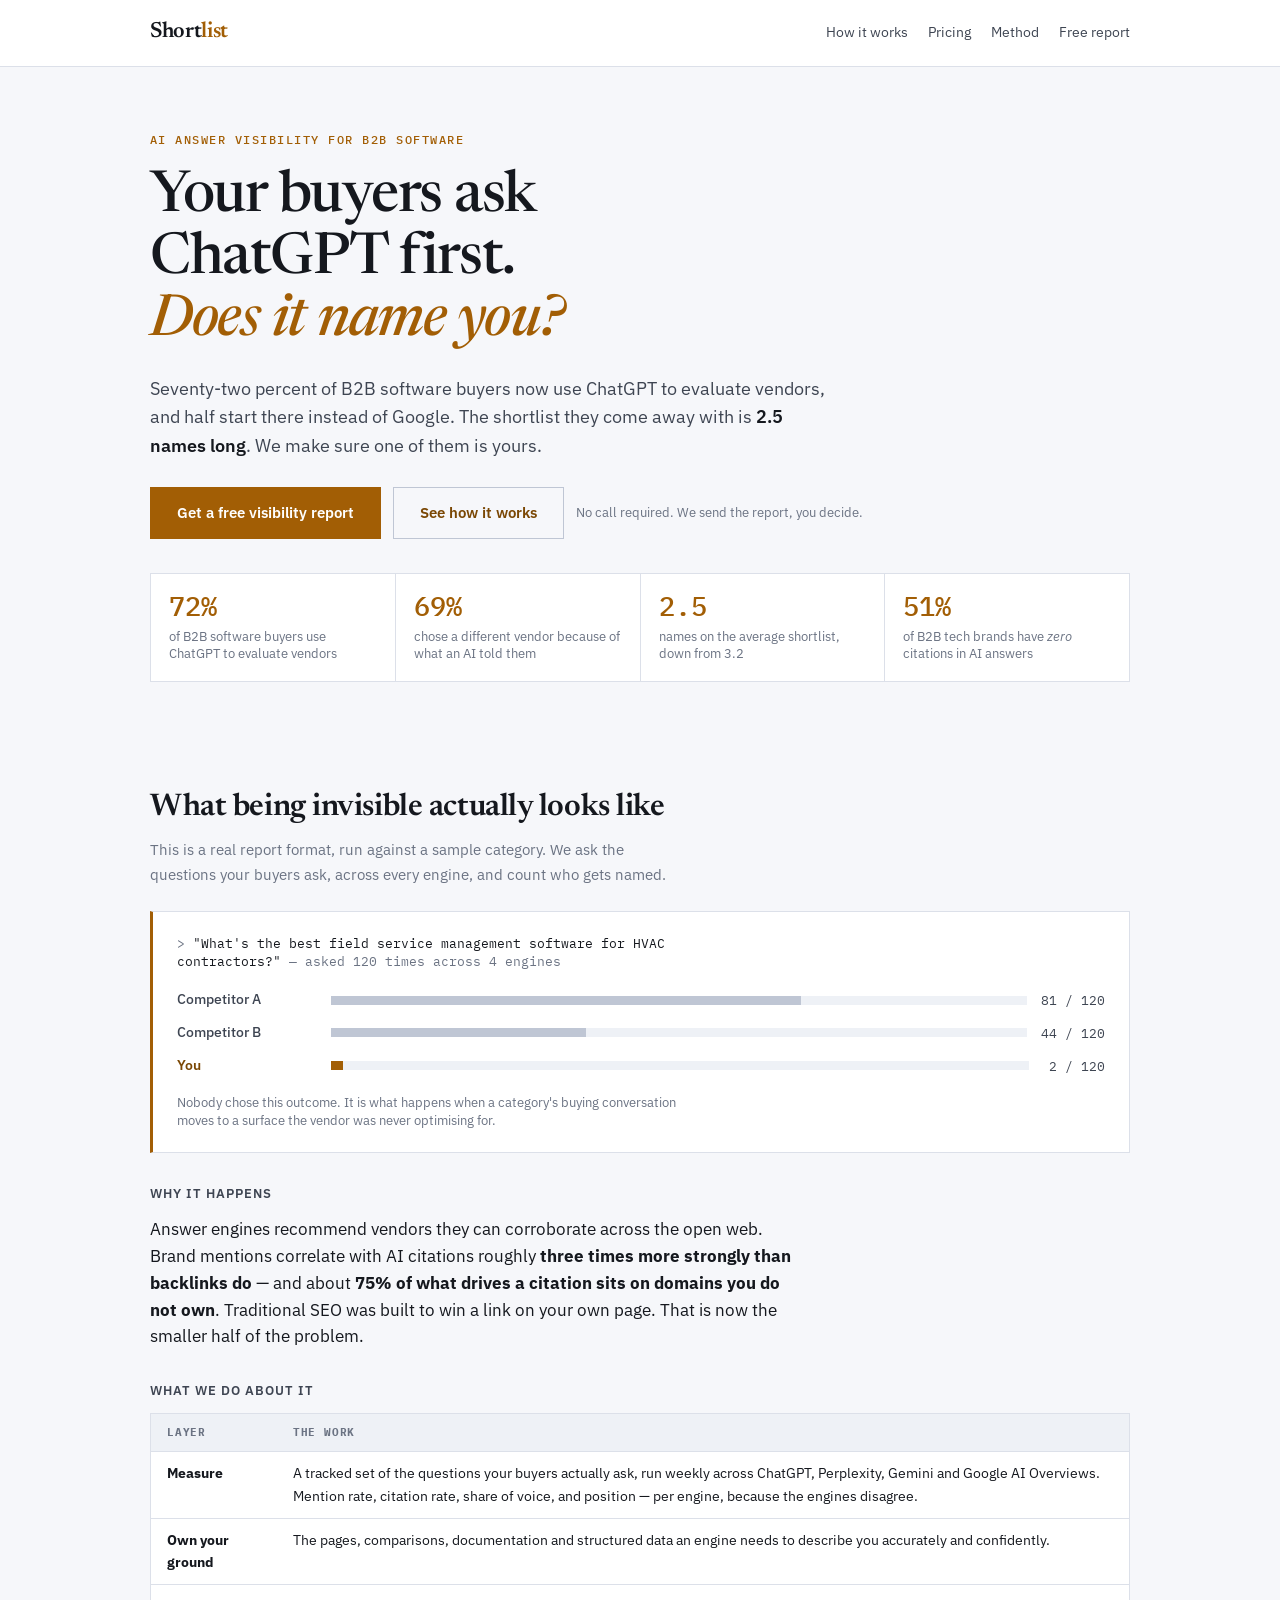
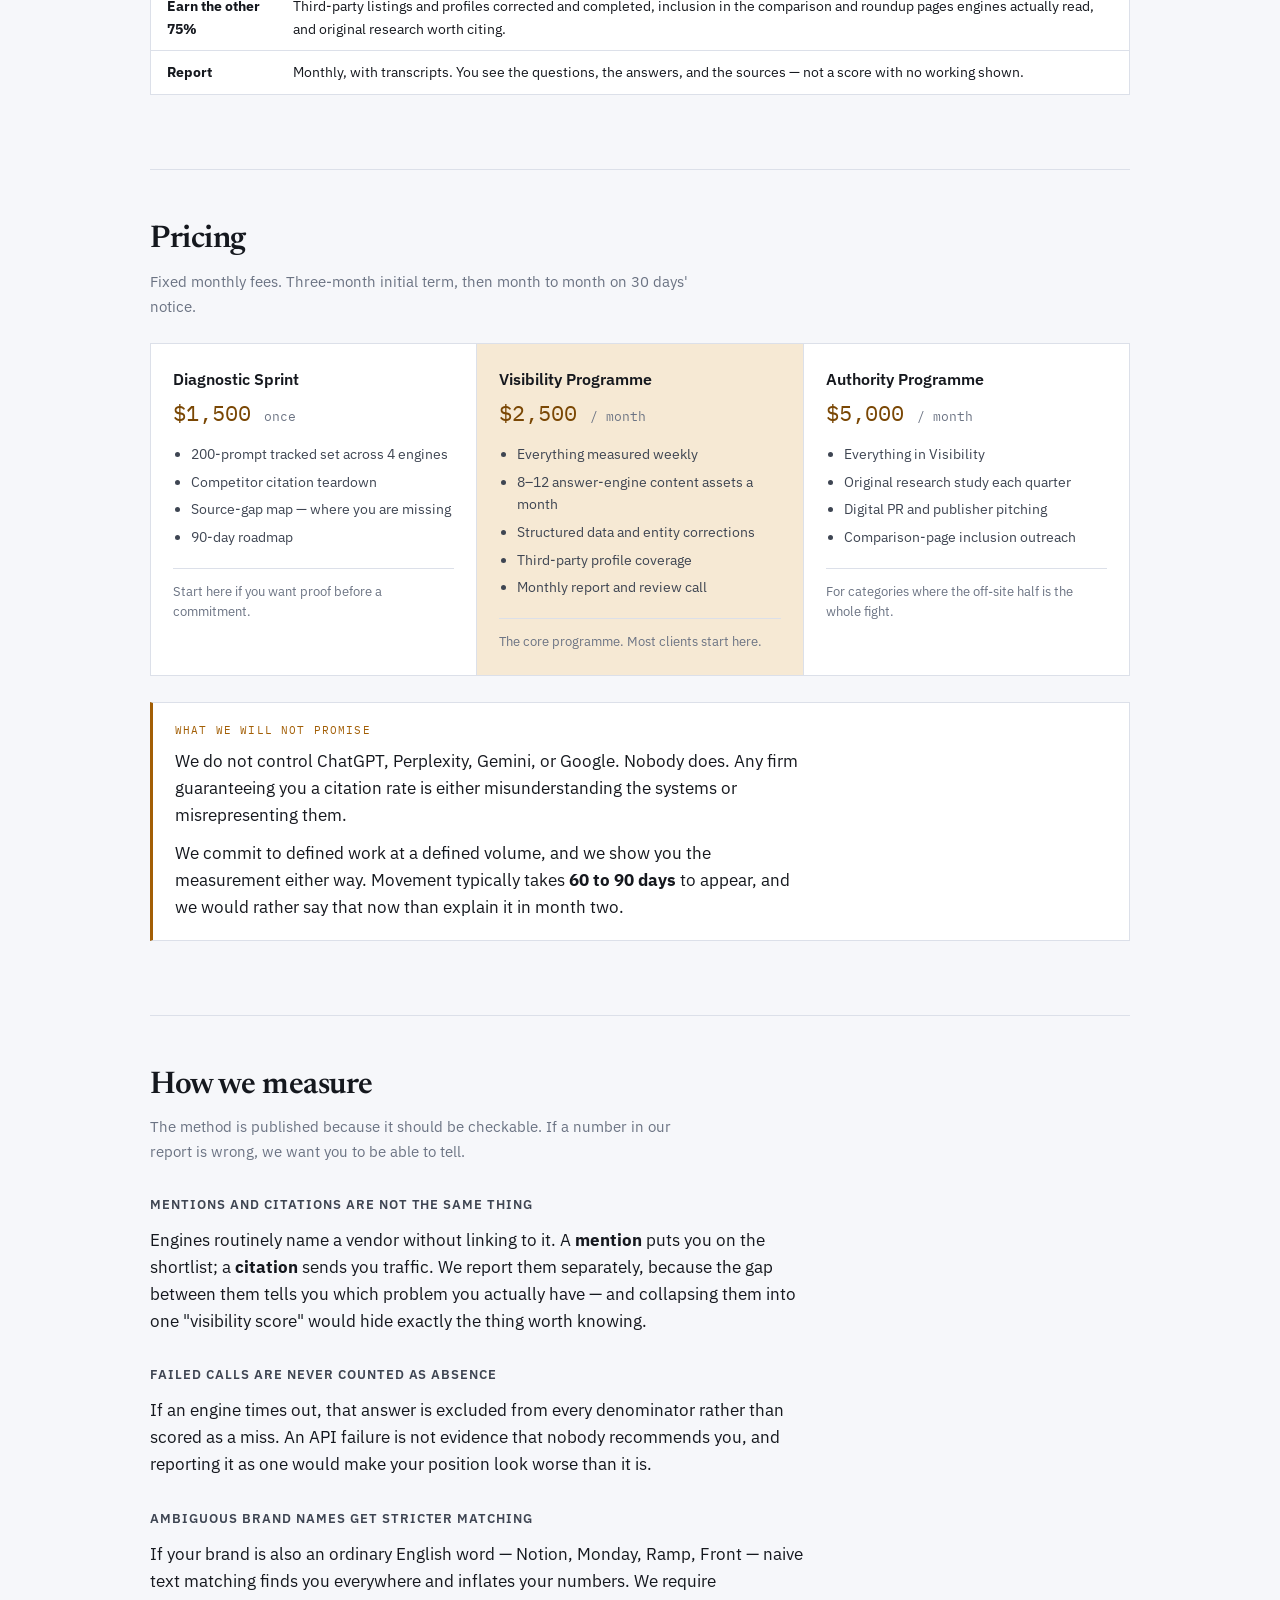
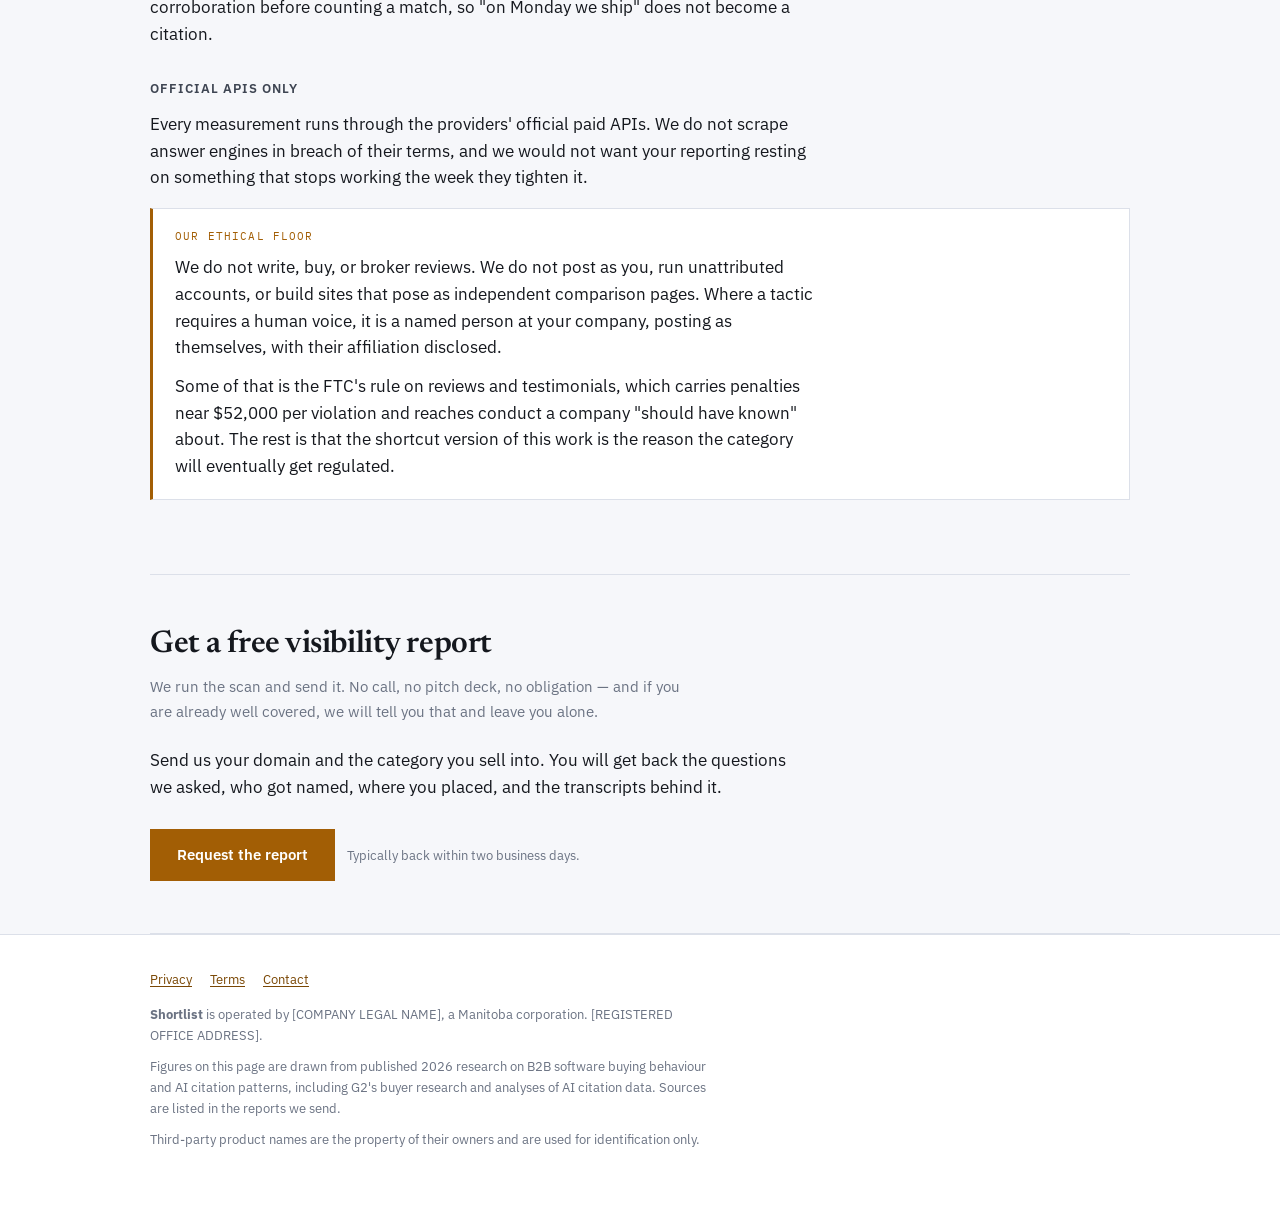
==== site/index.html @ 9ab52b68 "Add marketing site with generated legal pages Static site sharing one stylesheet with the scanner's " ====
<!doctype html>
<html lang="en">
<head>
<meta charset="utf-8">
<meta name="viewport" content="width=device-width, initial-scale=1">
<title>Shortlist — get named when buyers ask AI which tool to use</title>
<meta name="description" content="We make B2B software companies the vendor that ChatGPT, Perplexity, Gemini and Google AI Overviews recommend when a buyer asks for the best tool in the category.">
<meta property="og:title" content="Shortlist">
<meta property="og:description" content="Half of B2B tech brands have zero citations in AI answers. We fix that.">
<meta property="og:type" content="website">
<link rel="preconnect" href="https://fonts.googleapis.com">
<link rel="preconnect" href="https://fonts.gstatic.com" crossorigin>
<link rel="stylesheet" href="https://fonts.googleapis.com/css2?family=Newsreader:ital,opsz,wght@0,6..72,400;0,6..72,500;0,6..72,600;1,6..72,400&family=IBM+Plex+Mono:wght@400;500&family=IBM+Plex+Sans:wght@400;500;600&display=swap">
<link rel="stylesheet" href="styles.css">
</head>
<body>

<header class="site"><div class="wrap"><div class="bar">
  <a class="wordmark" href="/">Short<span>list</span></a>
  <nav>
    <a href="#how">How it works</a>
    <a href="#pricing">Pricing</a>
    <a href="#method">Method</a>
    <a href="#report">Free report</a>
  </nav>
</div></div></header>

<div class="wrap">

<div class="hero">
  <p class="eyebrow">AI answer visibility for B2B software</p>
  <h1>Your buyers ask ChatGPT first. <em>Does it name you?</em></h1>
  <p class="lede">Seventy-two percent of B2B software buyers now use ChatGPT to evaluate vendors, and half start there instead of Google. The shortlist they come away with is <strong>2.5 names long</strong>. We make sure one of them is yours.</p>

  <div class="actions">
    <a class="btn" href="#report">Get a free visibility report</a>
    <a class="btn ghost" href="#how">See how it works</a>
    <p class="fine">No call required. We send the report, you decide.</p>
  </div>

  <div class="stats">
    <div class="stat"><span class="n">72%</span><span class="l">of B2B software buyers use ChatGPT to evaluate vendors</span></div>
    <div class="stat"><span class="n">69%</span><span class="l">chose a different vendor because of what an AI told them</span></div>
    <div class="stat"><span class="n">2.5</span><span class="l">names on the average shortlist, down from 3.2</span></div>
    <div class="stat"><span class="n">51%</span><span class="l">of B2B tech brands have <em>zero</em> citations in AI answers</span></div>
  </div>
</div>

<section id="how">
  <h2>What being invisible actually looks like</h2>
  <p class="dek">This is a real report format, run against a sample category. We ask the questions your buyers ask, across every engine, and count who gets named.</p>

  <div class="sov">
    <p class="sov-q">&gt; <span>"What's the best field service management software for HVAC contractors?"</span> — asked 120 times across 4 engines</p>
    <div class="row"><span class="nm">Competitor A</span><span class="track"><span class="fill" style="width:67.5%"></span></span><span class="val">81 / 120</span></div>
    <div class="row"><span class="nm">Competitor B</span><span class="track"><span class="fill" style="width:36.7%"></span></span><span class="val">44 / 120</span></div>
    <div class="row"><span class="nm you">You</span><span class="track"><span class="fill you" style="width:1.7%"></span></span><span class="val">2 / 120</span></div>
    <p class="cap">Nobody chose this outcome. It is what happens when a category's buying conversation moves to a surface the vendor was never optimising for.</p>
  </div>

  <h3>Why it happens</h3>
  <p>Answer engines recommend vendors they can corroborate across the open web. Brand mentions correlate with AI citations roughly <strong>three times more strongly than backlinks do</strong> — and about <strong>75% of what drives a citation sits on domains you do not own</strong>. Traditional SEO was built to win a link on your own page. That is now the smaller half of the problem.</p>

  <h3>What we do about it</h3>
  <div class="scroll"><table>
    <thead><tr><th>Layer</th><th>The work</th></tr></thead>
    <tbody>
      <tr><td><strong>Measure</strong></td><td>A tracked set of the questions your buyers actually ask, run weekly across ChatGPT, Perplexity, Gemini and Google AI Overviews. Mention rate, citation rate, share of voice, and position — per engine, because the engines disagree.</td></tr>
      <tr><td><strong>Own your ground</strong></td><td>The pages, comparisons, documentation and structured data an engine needs to describe you accurately and confidently.</td></tr>
      <tr><td><strong>Earn the other 75%</strong></td><td>Third-party listings and profiles corrected and completed, inclusion in the comparison and roundup pages engines actually read, and original research worth citing.</td></tr>
      <tr><td><strong>Report</strong></td><td>Monthly, with transcripts. You see the questions, the answers, and the sources — not a score with no working shown.</td></tr>
    </tbody>
  </table></div>
</section>

<section id="pricing">
  <h2>Pricing</h2>
  <p class="dek">Fixed monthly fees. Three-month initial term, then month to month on 30 days' notice.</p>

  <div class="tiers">
    <div class="tier">
      <h4>Diagnostic Sprint</h4>
      <p class="price">$1,500 <small>once</small></p>
      <ul>
        <li>200-prompt tracked set across 4 engines</li>
        <li>Competitor citation teardown</li>
        <li>Source-gap map — where you are missing</li>
        <li>90-day roadmap</li>
      </ul>
      <p class="who">Start here if you want proof before a commitment.</p>
    </div>
    <div class="tier feature">
      <h4>Visibility Programme</h4>
      <p class="price">$2,500 <small>/ month</small></p>
      <ul>
        <li>Everything measured weekly</li>
        <li>8–12 answer-engine content assets a month</li>
        <li>Structured data and entity corrections</li>
        <li>Third-party profile coverage</li>
        <li>Monthly report and review call</li>
      </ul>
      <p class="who">The core programme. Most clients start here.</p>
    </div>
    <div class="tier">
      <h4>Authority Programme</h4>
      <p class="price">$5,000 <small>/ month</small></p>
      <ul>
        <li>Everything in Visibility</li>
        <li>Original research study each quarter</li>
        <li>Digital PR and publisher pitching</li>
        <li>Comparison-page inclusion outreach</li>
      </ul>
      <p class="who">For categories where the off-site half is the whole fight.</p>
    </div>
  </div>

  <div class="note" style="margin-top:26px">
    <span class="tag">What we will not promise</span>
    <p>We do not control ChatGPT, Perplexity, Gemini, or Google. Nobody does. Any firm guaranteeing you a citation rate is either misunderstanding the systems or misrepresenting them.</p>
    <p>We commit to defined work at a defined volume, and we show you the measurement either way. Movement typically takes <strong>60 to 90 days</strong> to appear, and we would rather say that now than explain it in month two.</p>
  </div>
</section>

<section id="method">
  <h2>How we measure</h2>
  <p class="dek">The method is published because it should be checkable. If a number in our report is wrong, we want you to be able to tell.</p>

  <h3>Mentions and citations are not the same thing</h3>
  <p>Engines routinely name a vendor without linking to it. A <strong>mention</strong> puts you on the shortlist; a <strong>citation</strong> sends you traffic. We report them separately, because the gap between them tells you which problem you actually have — and collapsing them into one "visibility score" would hide exactly the thing worth knowing.</p>

  <h3>Failed calls are never counted as absence</h3>
  <p>If an engine times out, that answer is excluded from every denominator rather than scored as a miss. An API failure is not evidence that nobody recommends you, and reporting it as one would make your position look worse than it is.</p>

  <h3>Ambiguous brand names get stricter matching</h3>
  <p>If your brand is also an ordinary English word — Notion, Monday, Ramp, Front — naive text matching finds you everywhere and inflates your numbers. We require corroboration before counting a match, so "on Monday we ship" does not become a citation.</p>

  <h3>Official APIs only</h3>
  <p>Every measurement runs through the providers' official paid APIs. We do not scrape answer engines in breach of their terms, and we would not want your reporting resting on something that stops working the week they tighten it.</p>

  <div class="note">
    <span class="tag">Our ethical floor</span>
    <p>We do not write, buy, or broker reviews. We do not post as you, run unattributed accounts, or build sites that pose as independent comparison pages. Where a tactic requires a human voice, it is a named person at your company, posting as themselves, with their affiliation disclosed.</p>
    <p>Some of that is the FTC's rule on reviews and testimonials, which carries penalties near $52,000 per violation and reaches conduct a company "should have known" about. The rest is that the shortcut version of this work is the reason the category will eventually get regulated.</p>
  </div>
</section>

<section id="report">
  <h2>Get a free visibility report</h2>
  <p class="dek">We run the scan and send it. No call, no pitch deck, no obligation — and if you are already well covered, we will tell you that and leave you alone.</p>
  <p>Send us your domain and the category you sell into. You will get back the questions we asked, who got named, where you placed, and the transcripts behind it.</p>
  <div class="actions">
    <a class="btn" href="mailto:hello@example.com?subject=Free%20visibility%20report&amp;body=Company%20domain%3A%20%0ACategory%20we%20sell%20into%3A%20%0AThree%20competitors%20we%20care%20about%3A%20%0A">Request the report</a>
    <p class="fine">Typically back within two business days.</p>
  </div>
</section>

</div>

<footer class="site"><div class="wrap">
  <nav>
    <a href="/privacy.html">Privacy</a>
    <a href="/terms.html">Terms</a>
    <a href="mailto:hello@example.com">Contact</a>
  </nav>
  <p><strong>Shortlist</strong> is operated by [COMPANY LEGAL NAME], a Manitoba corporation. [REGISTERED OFFICE ADDRESS].</p>
  <p>Figures on this page are drawn from published 2026 research on B2B software buying behaviour and AI citation patterns, including G2's buyer research and analyses of AI citation data. Sources are listed in the reports we send.</p>
  <p>Third-party product names are the property of their owners and are used for identification only.</p>
</div></footer>

</body>
</html>
---- site/styles.css ----
/* Shortlist — site styles.
   One stylesheet shared by every page so the site, the client report, and the
   plan document read as one system. */
:root{
  --paper:#F6F7FA;--surface:#FFF;--surface-2:#EEF1F6;
  --ink:#15181E;--ink-mid:#3E4552;--ink-soft:#6B7383;
  --rule:#DCE0E9;--rule-strong:#BFC6D4;
  --signal:#A25E05;--signal-ink:#7A4704;--signal-wash:#F6E9D4;
  --good:#1D6B4C;--crit:#9E2A2E;
}
@media (prefers-color-scheme:dark){:root{
  --paper:#0E1116;--surface:#161A21;--surface-2:#1D222B;
  --ink:#E9EBF0;--ink-mid:#B6BCC9;--ink-soft:#8A92A1;
  --rule:#262C36;--rule-strong:#39414E;
  --signal:#E5A144;--signal-ink:#F0BE7C;--signal-wash:#2E2413;
  --good:#5CBF92;--crit:#E0797C;
}}
*{box-sizing:border-box}
body{margin:0;background:var(--paper);color:var(--ink);
  font-family:"IBM Plex Sans",system-ui,-apple-system,"Segoe UI",sans-serif;
  font-size:16.5px;line-height:1.62;-webkit-font-smoothing:antialiased}
.wrap{max-width:1060px;margin:0 auto;padding:0 clamp(18px,4vw,40px)}
.narrow{max-width:720px}
a{color:var(--signal-ink);text-decoration:underline;text-underline-offset:2px}
:focus-visible{outline:2px solid var(--signal);outline-offset:2px}

header.site{border-bottom:1px solid var(--rule);background:var(--surface);position:sticky;top:0;z-index:10}
.bar{display:flex;align-items:center;gap:22px;padding:15px 0}
.wordmark{font-family:"Newsreader",Georgia,serif;font-size:22px;font-weight:600;
  letter-spacing:-.015em;margin:0;text-decoration:none;color:var(--ink)}
.wordmark span{color:var(--signal)}
.bar nav{margin-left:auto;display:flex;gap:20px;font-size:14px}
.bar nav a{color:var(--ink-mid);text-decoration:none}
.bar nav a:hover{color:var(--signal-ink)}

h1{font-family:"Newsreader",Georgia,serif;font-weight:500;
  font-size:clamp(2.1rem,5.2vw,3.6rem);line-height:1.07;letter-spacing:-.022em;
  margin:0 0 22px;max-width:18ch;text-wrap:balance}
h1 em{font-style:italic;color:var(--signal)}
h2{font-family:"Newsreader",Georgia,serif;font-weight:600;
  font-size:clamp(1.45rem,3vw,1.95rem);line-height:1.18;letter-spacing:-.014em;
  margin:0 0 10px;text-wrap:balance}
h3{font-size:.82rem;font-weight:600;letter-spacing:.075em;text-transform:uppercase;
  color:var(--ink-mid);margin:30px 0 12px}
p{max-width:66ch;margin:0 0 17px}
.eyebrow{font-family:"IBM Plex Mono",monospace;font-size:11.5px;font-weight:500;
  letter-spacing:.13em;text-transform:uppercase;color:var(--signal);margin:0 0 18px}
.lede{font-size:1.13rem;line-height:1.56;color:var(--ink-mid);max-width:62ch}
.lede strong{color:var(--ink);font-weight:600}
.dek{color:var(--ink-soft);font-size:.96rem;margin:0 0 24px;max-width:60ch}

section{padding:52px 0;border-bottom:1px solid var(--rule)}
.hero{padding:64px 0 56px}

.btn{display:inline-block;background:var(--signal);color:#fff;text-decoration:none;
  font-weight:600;font-size:15px;padding:13px 26px;border:1px solid var(--signal)}
.btn:hover{background:var(--signal-ink);border-color:var(--signal-ink)}
.btn.ghost{background:transparent;color:var(--signal-ink);border-color:var(--rule-strong)}
.btn.ghost:hover{background:var(--surface-2);color:var(--signal-ink)}
.actions{display:flex;flex-wrap:wrap;gap:12px;margin-top:28px;align-items:center}
.actions .fine{font-size:13px;color:var(--ink-soft);margin:0}

.stats{display:grid;grid-template-columns:repeat(auto-fit,minmax(158px,1fr));gap:1px;
  background:var(--rule);border:1px solid var(--rule);margin:34px 0 0}
.stat{background:var(--surface);padding:18px}
.stat .n{font-family:"IBM Plex Mono",monospace;font-size:1.7rem;font-weight:500;
  color:var(--signal);line-height:1.05;font-variant-numeric:tabular-nums;display:block}
.stat .l{font-size:12.5px;color:var(--ink-soft);margin-top:7px;display:block;line-height:1.42}

.sov{margin:0;padding:22px 24px;background:var(--surface);border:1px solid var(--rule);
  border-left:3px solid var(--signal)}
.sov-q{font-family:"IBM Plex Mono",monospace;font-size:12.5px;color:var(--ink-soft);
  margin:0 0 18px;line-height:1.5}
.sov-q span{color:var(--ink)}
.row{display:grid;grid-template-columns:minmax(88px,140px) 1fr minmax(62px,auto);
  align-items:center;gap:14px;margin-bottom:11px}
.row:last-child{margin-bottom:0}
.nm{font-size:13.5px;color:var(--ink-mid);font-weight:500}
.nm.you{color:var(--signal-ink);font-weight:600}
.track{height:9px;background:var(--surface-2);position:relative;overflow:hidden}
.fill{position:absolute;inset:0 auto 0 0;background:var(--rule-strong)}
.fill.you{background:var(--signal)}
.val{font-family:"IBM Plex Mono",monospace;font-size:12.5px;
  font-variant-numeric:tabular-nums;color:var(--ink-mid);text-align:right}
.cap{margin:16px 0 0;font-size:12.5px;color:var(--ink-soft);line-height:1.5}

.tiers{display:grid;gap:1px;background:var(--rule);border:1px solid var(--rule)}
@media(min-width:820px){.tiers{grid-template-columns:repeat(3,1fr)}}
.tier{background:var(--surface);padding:22px 22px 24px;display:flex;flex-direction:column}
.tier.feature{background:var(--signal-wash)}
.tier h4{margin:0 0 4px;font-size:1.02rem;font-weight:600}
.tier .price{font-family:"IBM Plex Mono",monospace;font-size:1.35rem;color:var(--signal-ink);
  margin:0 0 12px;font-variant-numeric:tabular-nums}
.tier .price small{font-size:.62em;color:var(--ink-soft)}
.tier ul{margin:0;padding-left:18px;font-size:14px;color:var(--ink-mid);line-height:1.62}
.tier li{margin-bottom:5px}
.tier .who{font-size:12.5px;color:var(--ink-soft);margin:14px 0 0;padding-top:12px;
  border-top:1px solid var(--rule)}

.scroll{overflow-x:auto;border:1px solid var(--rule);background:var(--surface);margin:0 0 22px}
table{border-collapse:collapse;width:100%;min-width:520px;font-size:14px}
th,td{padding:10px 16px;text-align:left;border-bottom:1px solid var(--rule);vertical-align:top}
thead th{font-family:"IBM Plex Mono",monospace;font-size:10.5px;letter-spacing:.075em;
  text-transform:uppercase;color:var(--ink-soft);background:var(--surface-2);white-space:nowrap}
tbody tr:last-child td{border-bottom:0}

.note{background:var(--surface);border:1px solid var(--rule);border-left:3px solid var(--signal);
  padding:19px 22px;margin:0 0 22px}
.note p{margin:0;max-width:64ch}.note p+p{margin-top:12px}
.note .tag{font-family:"IBM Plex Mono",monospace;font-size:10.5px;letter-spacing:.11em;
  text-transform:uppercase;color:var(--signal);display:block;margin-bottom:9px}

footer.site{background:var(--surface);border-top:1px solid var(--rule);padding:34px 0 46px}
footer.site p{font-size:13px;color:var(--ink-soft);max-width:70ch;margin:0 0 10px}
footer.site nav{display:flex;gap:18px;font-size:13px;margin-bottom:14px;flex-wrap:wrap}

.doc h2{margin-top:34px}
.doc ul,.doc ol{max-width:66ch}
.doc blockquote{border-left:3px solid var(--signal);background:var(--surface);
  margin:0 0 20px;padding:16px 20px;color:var(--ink-mid)}
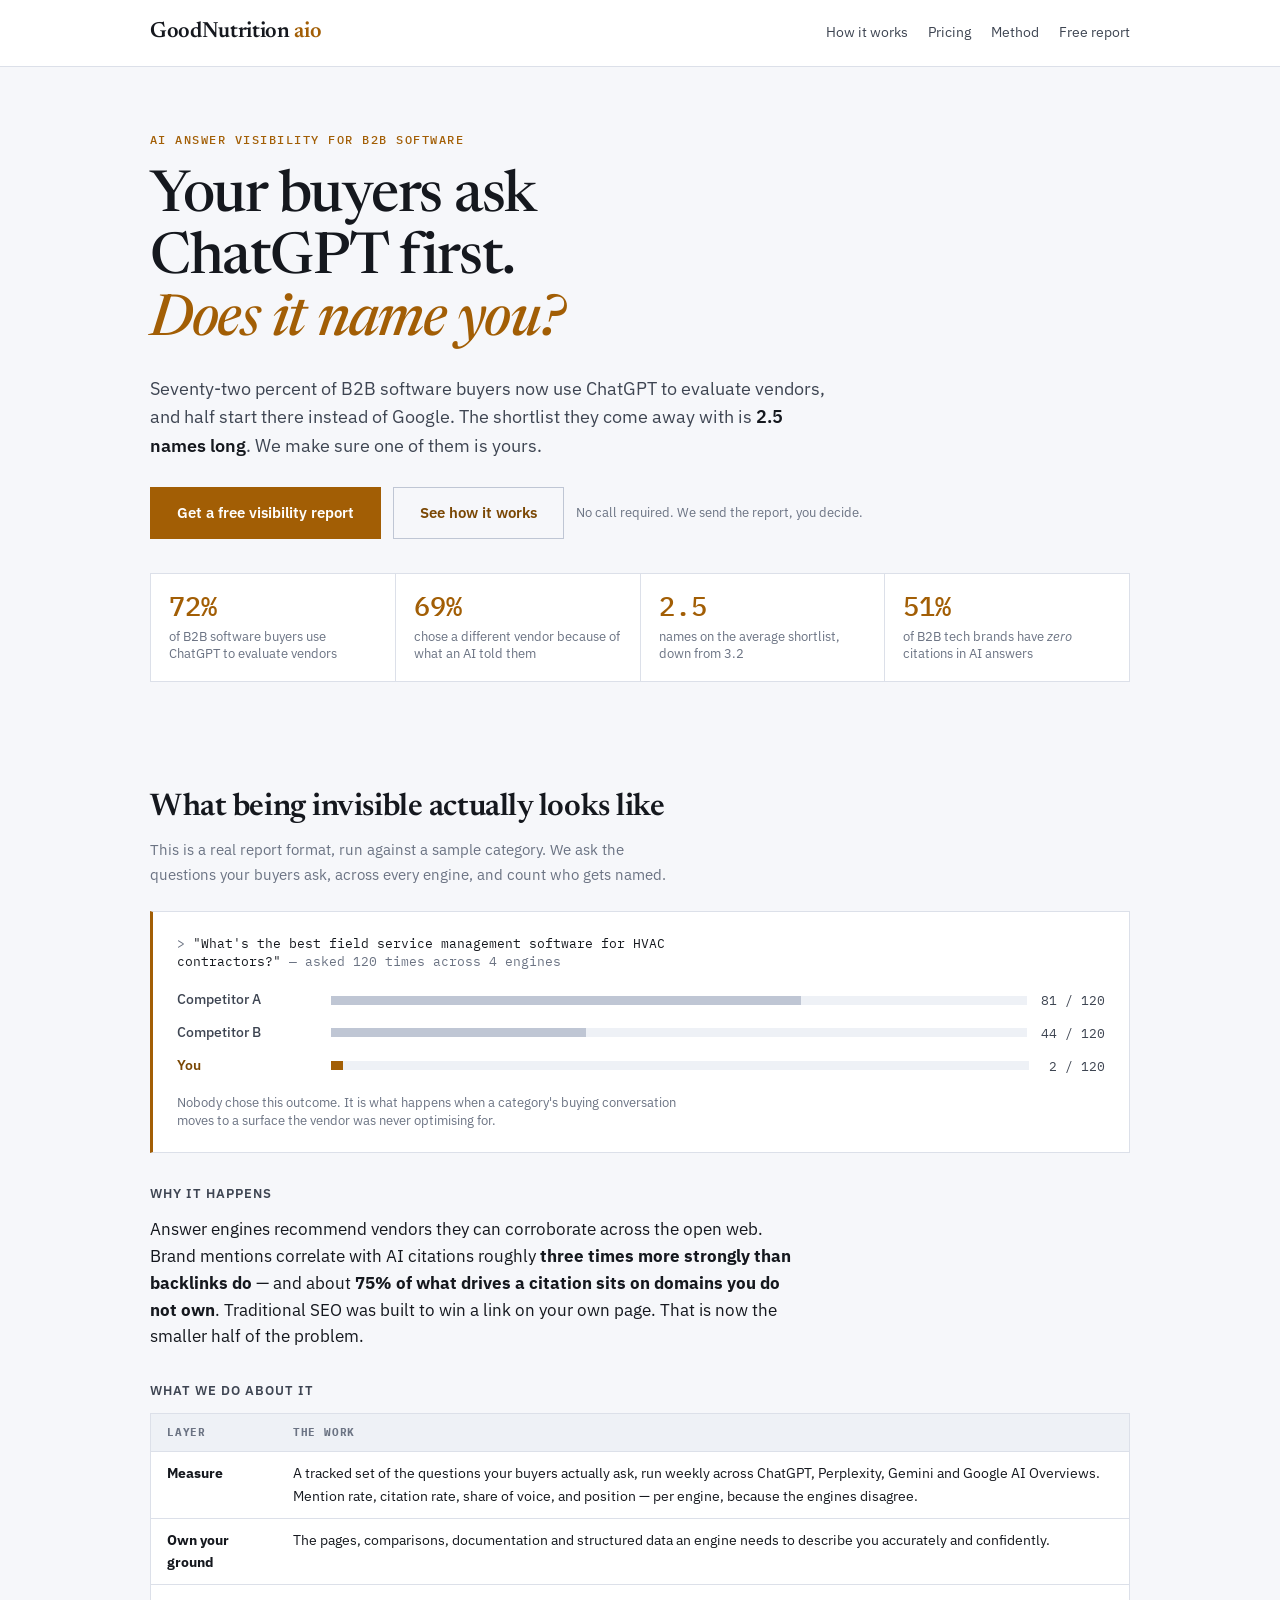
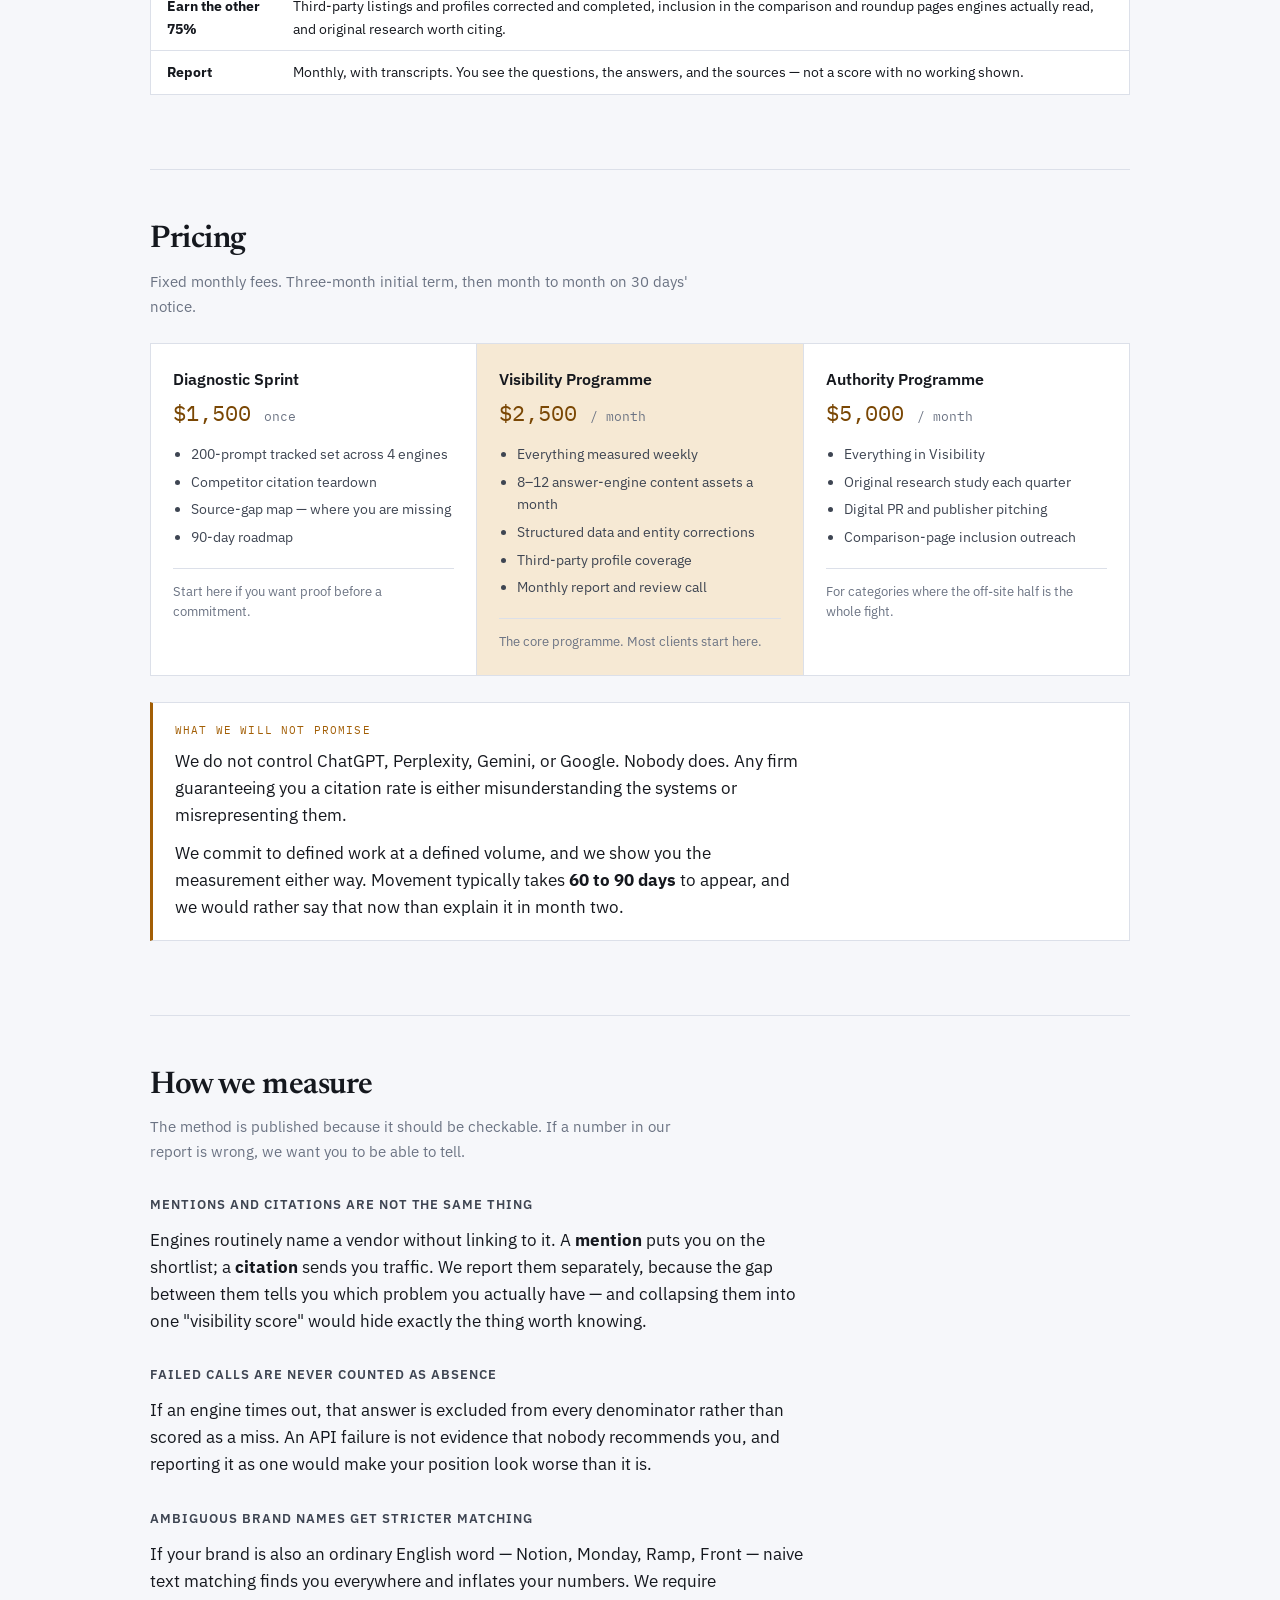
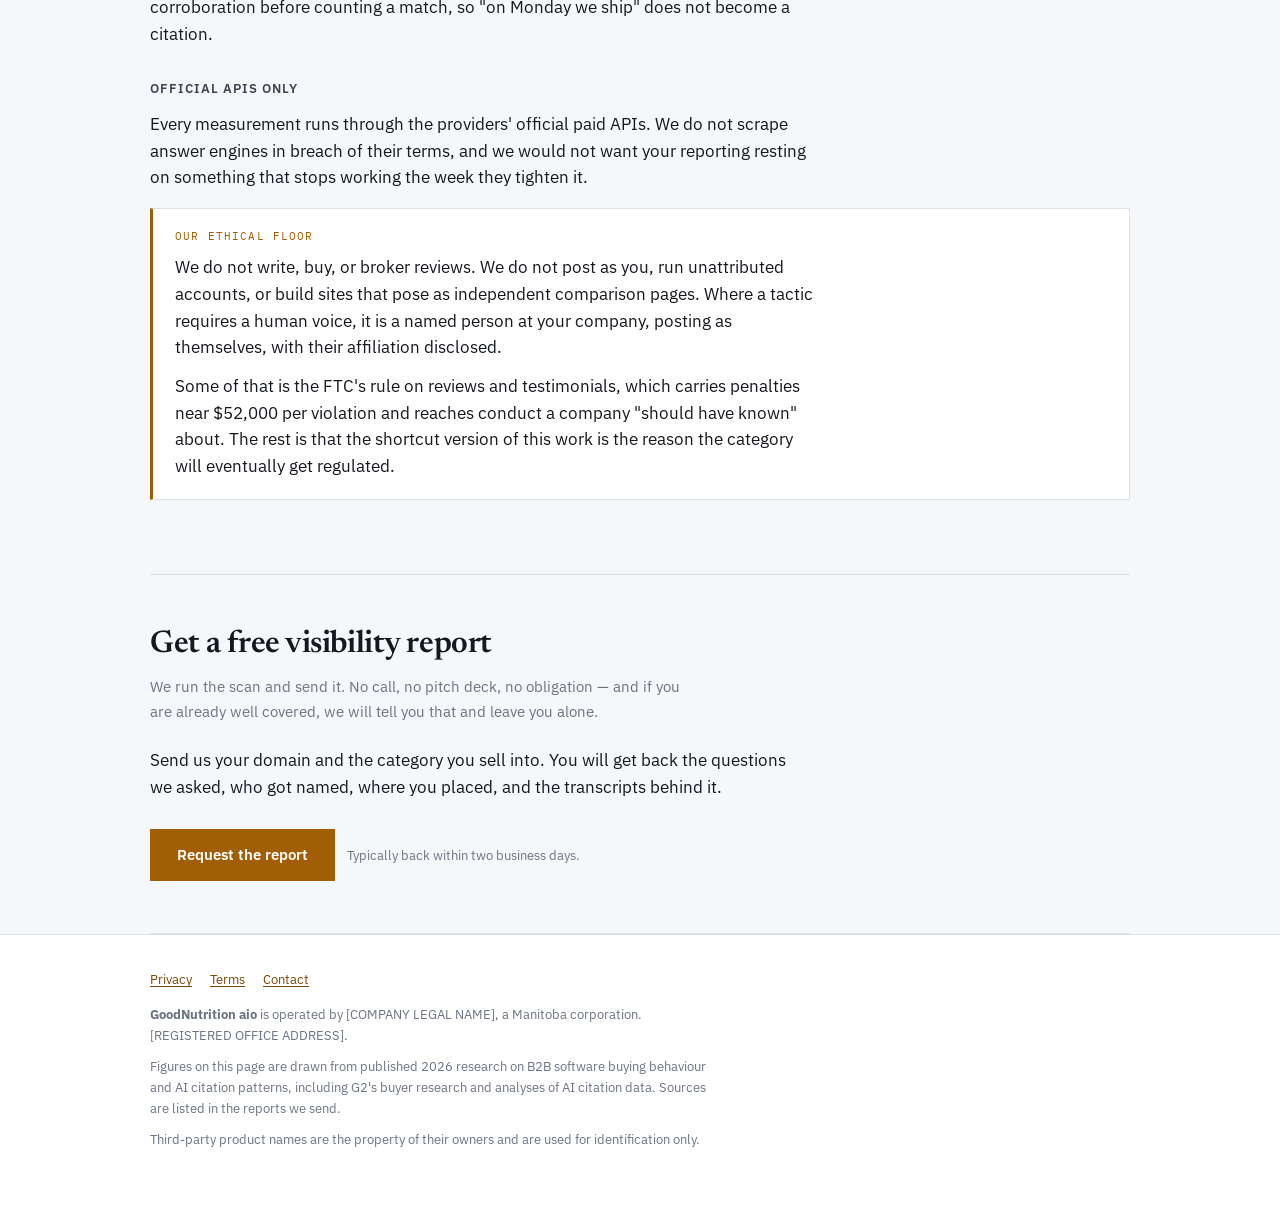
==== commit 2538ee1b: "Rename to GoodNutrition aio, and keep the brand out of cold inboxes Trading name is now GoodNutritio" ====
--- a/site/index.html
+++ b/site/index.html
@@ -3,9 +3,9 @@
 <head>
 <meta charset="utf-8">
 <meta name="viewport" content="width=device-width, initial-scale=1">
-<title>Shortlist — get named when buyers ask AI which tool to use</title>
+<title>GoodNutrition aio — get named when buyers ask AI which tool to use</title>
 <meta name="description" content="We make B2B software companies the vendor that ChatGPT, Perplexity, Gemini and Google AI Overviews recommend when a buyer asks for the best tool in the category.">
-<meta property="og:title" content="Shortlist">
+<meta property="og:title" content="GoodNutrition aio">
 <meta property="og:description" content="Half of B2B tech brands have zero citations in AI answers. We fix that.">
 <meta property="og:type" content="website">
 <link rel="preconnect" href="https://fonts.googleapis.com">
@@ -16,7 +16,7 @@
 <body>
 
 <header class="site"><div class="wrap"><div class="bar">
-  <a class="wordmark" href="/">Short<span>list</span></a>
+  <a class="wordmark" href="/">GoodNutrition <span>aio</span></a>
   <nav>
     <a href="#how">How it works</a>
     <a href="#pricing">Pricing</a>
@@ -162,7 +162,7 @@
     <a href="/terms.html">Terms</a>
     <a href="mailto:hello@example.com">Contact</a>
   </nav>
-  <p><strong>Shortlist</strong> is operated by [COMPANY LEGAL NAME], a Manitoba corporation. [REGISTERED OFFICE ADDRESS].</p>
+  <p><strong>GoodNutrition aio</strong> is operated by [COMPANY LEGAL NAME], a Manitoba corporation. [REGISTERED OFFICE ADDRESS].</p>
   <p>Figures on this page are drawn from published 2026 research on B2B software buying behaviour and AI citation patterns, including G2's buyer research and analyses of AI citation data. Sources are listed in the reports we send.</p>
   <p>Third-party product names are the property of their owners and are used for identification only.</p>
 </div></footer>
--- a/site/styles.css
+++ b/site/styles.css
@@ -1,4 +1,4 @@
-/* Shortlist — site styles.
+/* GoodNutrition aio — site styles.
    One stylesheet shared by every page so the site, the client report, and the
    plan document read as one system. */
 :root{
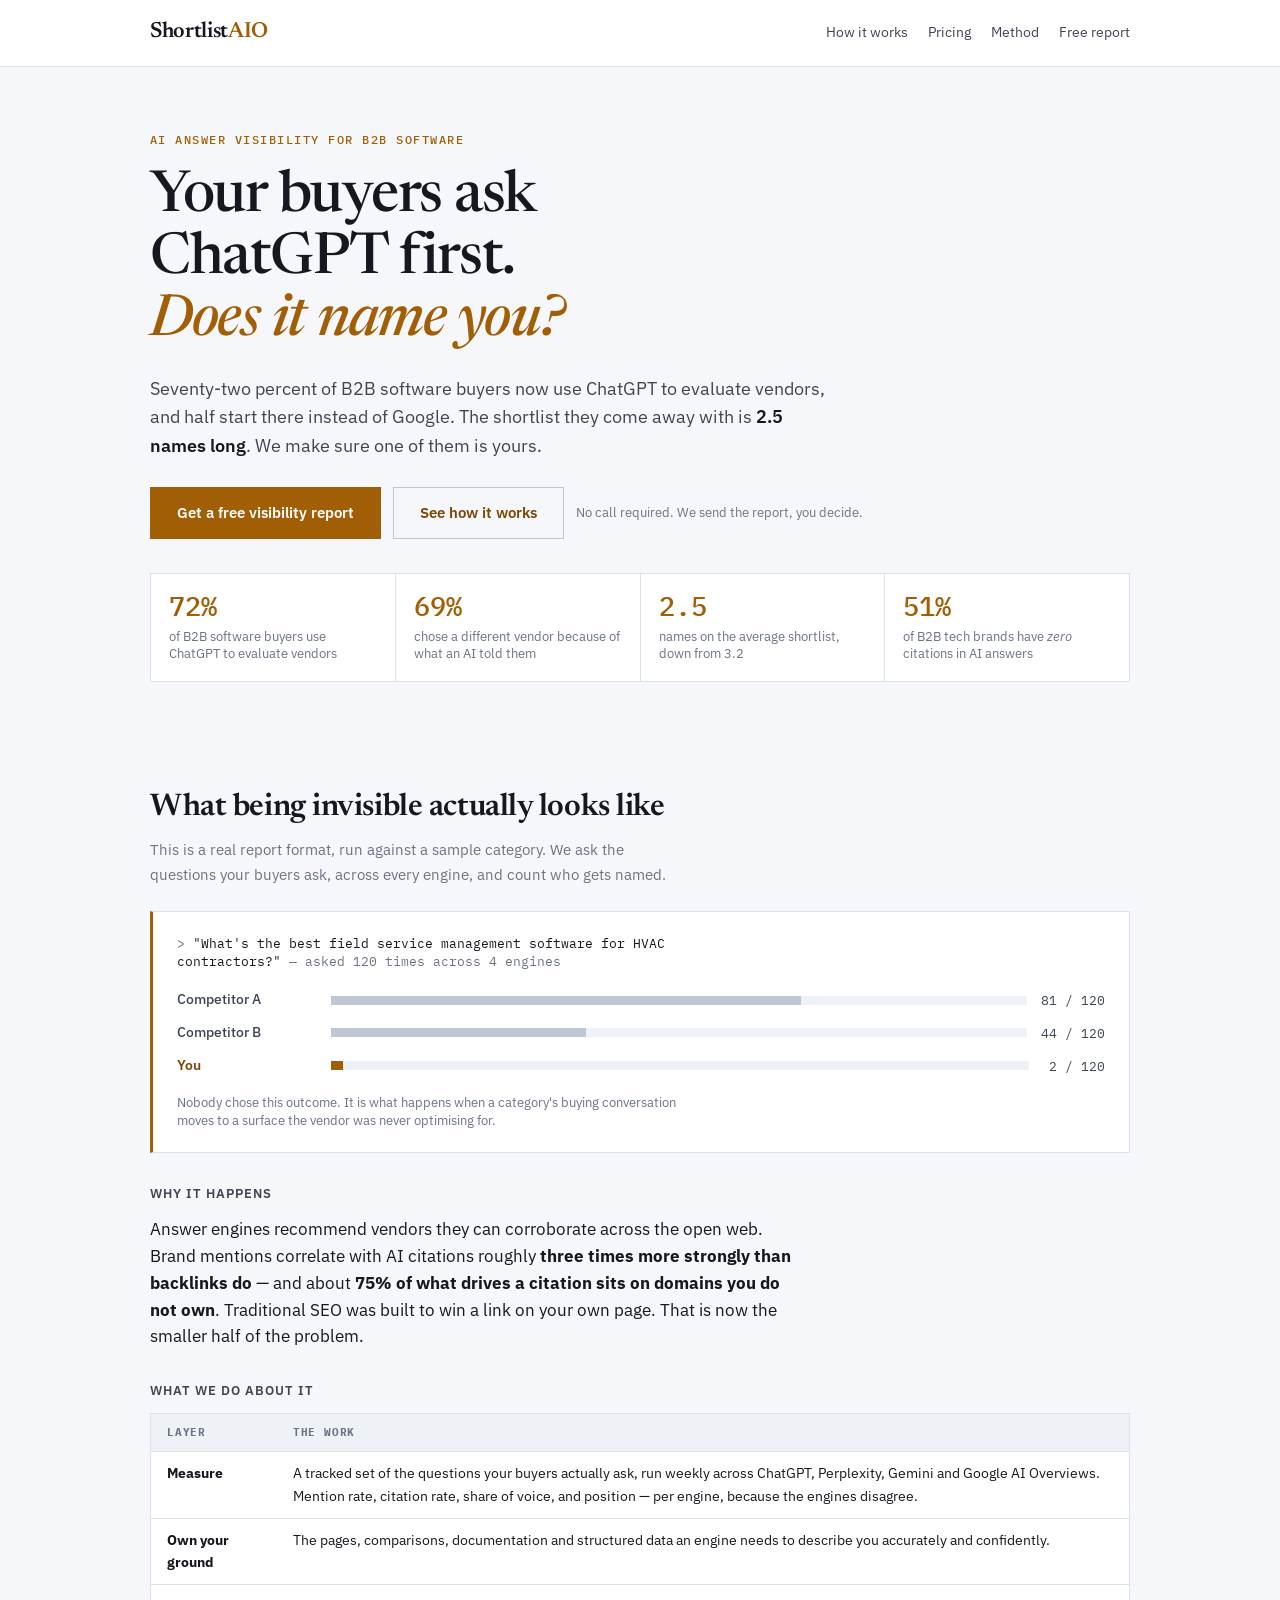
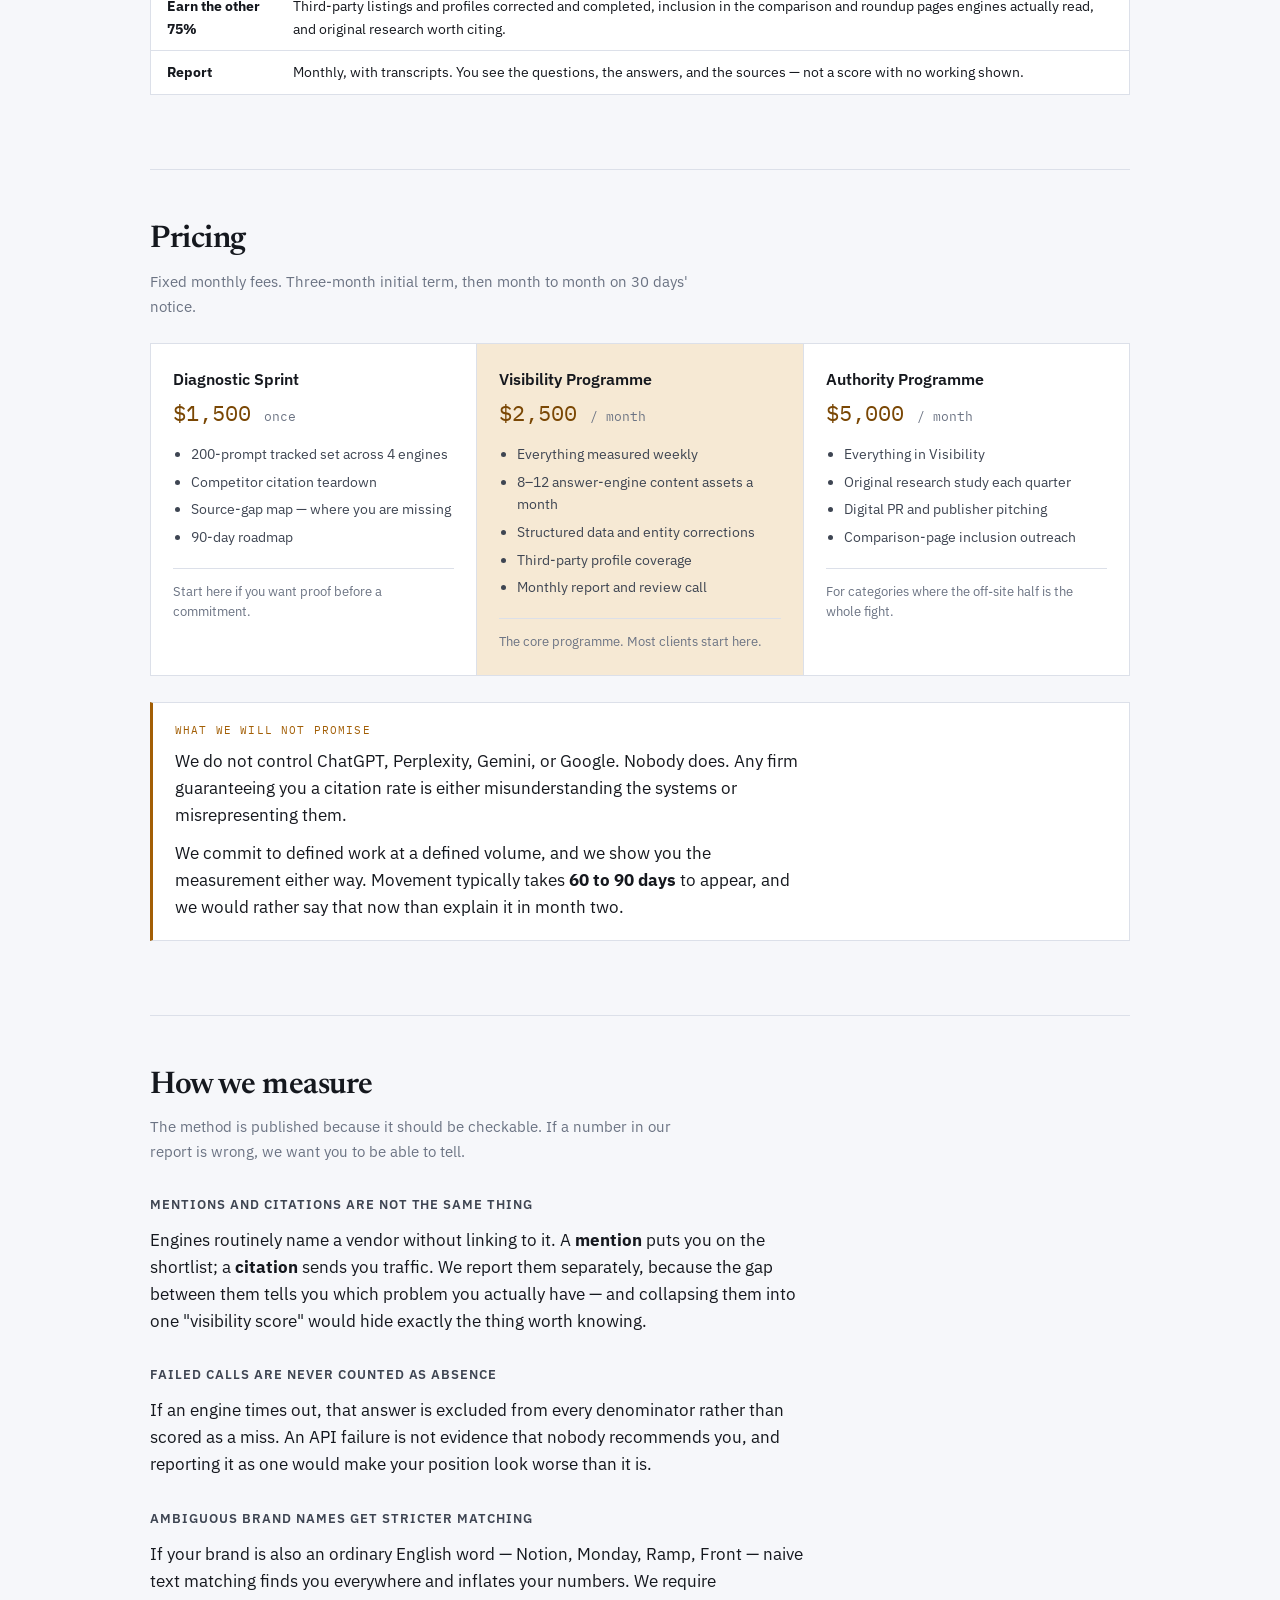
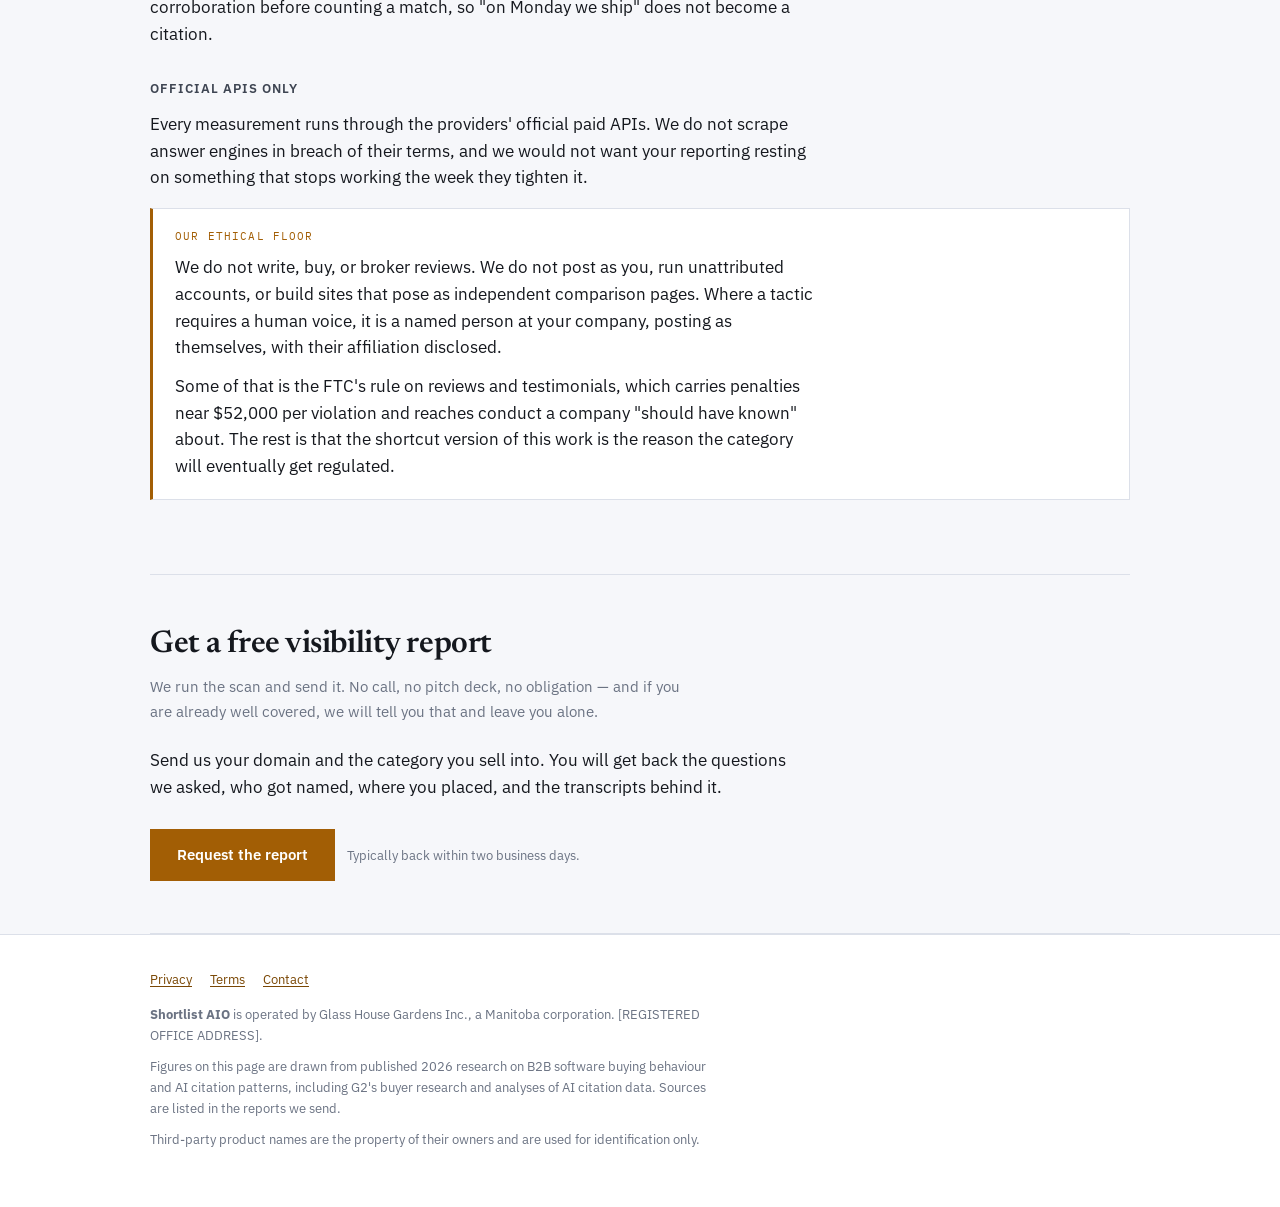
==== commit b0b7a4d1: "Rename to Shortlist AIO under Glass House Gardens Inc. Trading name settles as Shortlist AIO on shor" ====
--- a/site/index.html
+++ b/site/index.html
@@ -3,9 +3,9 @@
 <head>
 <meta charset="utf-8">
 <meta name="viewport" content="width=device-width, initial-scale=1">
-<title>GoodNutrition aio — get named when buyers ask AI which tool to use</title>
+<title>Shortlist AIO — get named when buyers ask AI which tool to use</title>
 <meta name="description" content="We make B2B software companies the vendor that ChatGPT, Perplexity, Gemini and Google AI Overviews recommend when a buyer asks for the best tool in the category.">
-<meta property="og:title" content="GoodNutrition aio">
+<meta property="og:title" content="Shortlist AIO">
 <meta property="og:description" content="Half of B2B tech brands have zero citations in AI answers. We fix that.">
 <meta property="og:type" content="website">
 <link rel="preconnect" href="https://fonts.googleapis.com">
@@ -16,7 +16,7 @@
 <body>
 
 <header class="site"><div class="wrap"><div class="bar">
-  <a class="wordmark" href="/">GoodNutrition <span>aio</span></a>
+  <a class="wordmark" href="/">Shortlist<span>AIO</span></a>
   <nav>
     <a href="#how">How it works</a>
     <a href="#pricing">Pricing</a>
@@ -149,7 +149,7 @@
   <p class="dek">We run the scan and send it. No call, no pitch deck, no obligation — and if you are already well covered, we will tell you that and leave you alone.</p>
   <p>Send us your domain and the category you sell into. You will get back the questions we asked, who got named, where you placed, and the transcripts behind it.</p>
   <div class="actions">
-    <a class="btn" href="mailto:hello@example.com?subject=Free%20visibility%20report&amp;body=Company%20domain%3A%20%0ACategory%20we%20sell%20into%3A%20%0AThree%20competitors%20we%20care%20about%3A%20%0A">Request the report</a>
+    <a class="btn" href="mailto:hello@shortlistaio.com?subject=Free%20visibility%20report&amp;body=Company%20domain%3A%20%0ACategory%20we%20sell%20into%3A%20%0AThree%20competitors%20we%20care%20about%3A%20%0A">Request the report</a>
     <p class="fine">Typically back within two business days.</p>
   </div>
 </section>
@@ -160,9 +160,9 @@
   <nav>
     <a href="/privacy.html">Privacy</a>
     <a href="/terms.html">Terms</a>
-    <a href="mailto:hello@example.com">Contact</a>
+    <a href="mailto:hello@shortlistaio.com">Contact</a>
   </nav>
-  <p><strong>GoodNutrition aio</strong> is operated by [COMPANY LEGAL NAME], a Manitoba corporation. [REGISTERED OFFICE ADDRESS].</p>
+  <p><strong>Shortlist AIO</strong> is operated by Glass House Gardens Inc., a Manitoba corporation. [REGISTERED OFFICE ADDRESS].</p>
   <p>Figures on this page are drawn from published 2026 research on B2B software buying behaviour and AI citation patterns, including G2's buyer research and analyses of AI citation data. Sources are listed in the reports we send.</p>
   <p>Third-party product names are the property of their owners and are used for identification only.</p>
 </div></footer>
--- a/site/styles.css
+++ b/site/styles.css
@@ -1,4 +1,4 @@
-/* GoodNutrition aio — site styles.
+/* Shortlist AIO — site styles.
    One stylesheet shared by every page so the site, the client report, and the
    plan document read as one system. */
 :root{
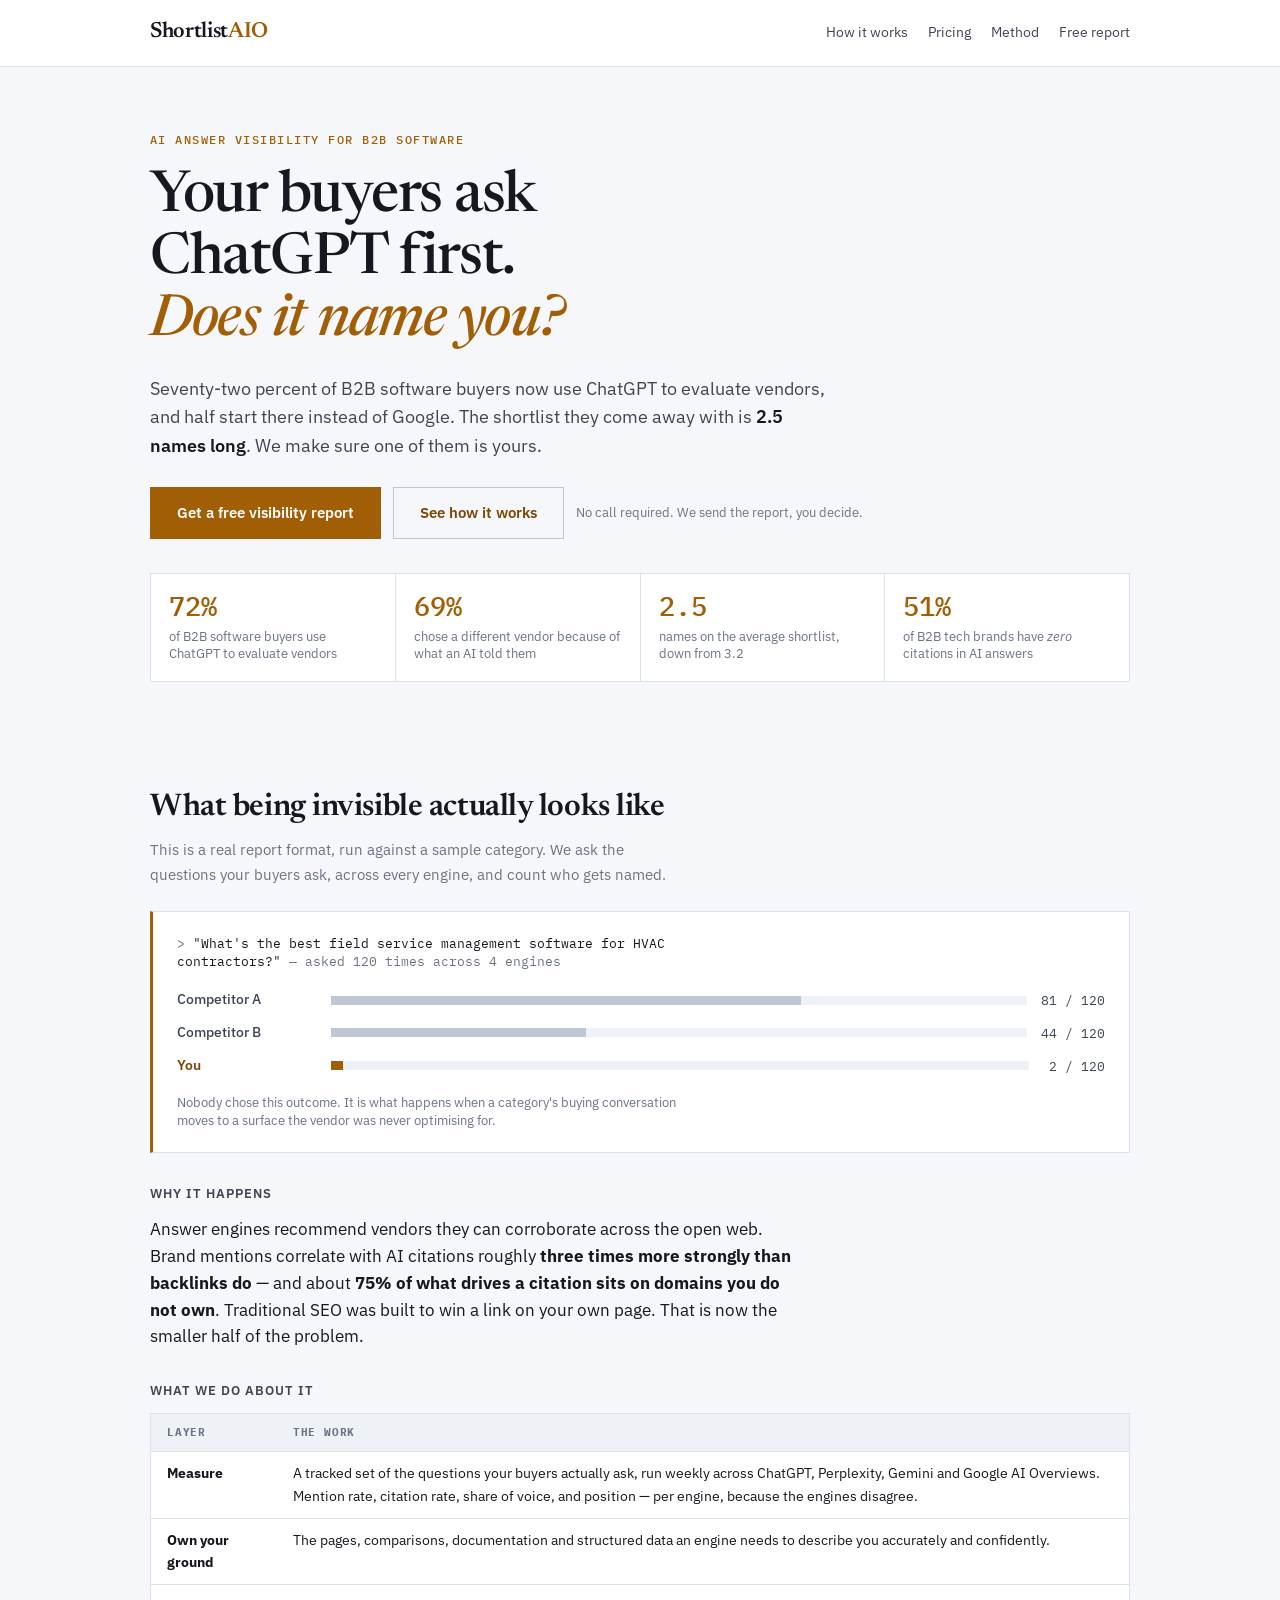
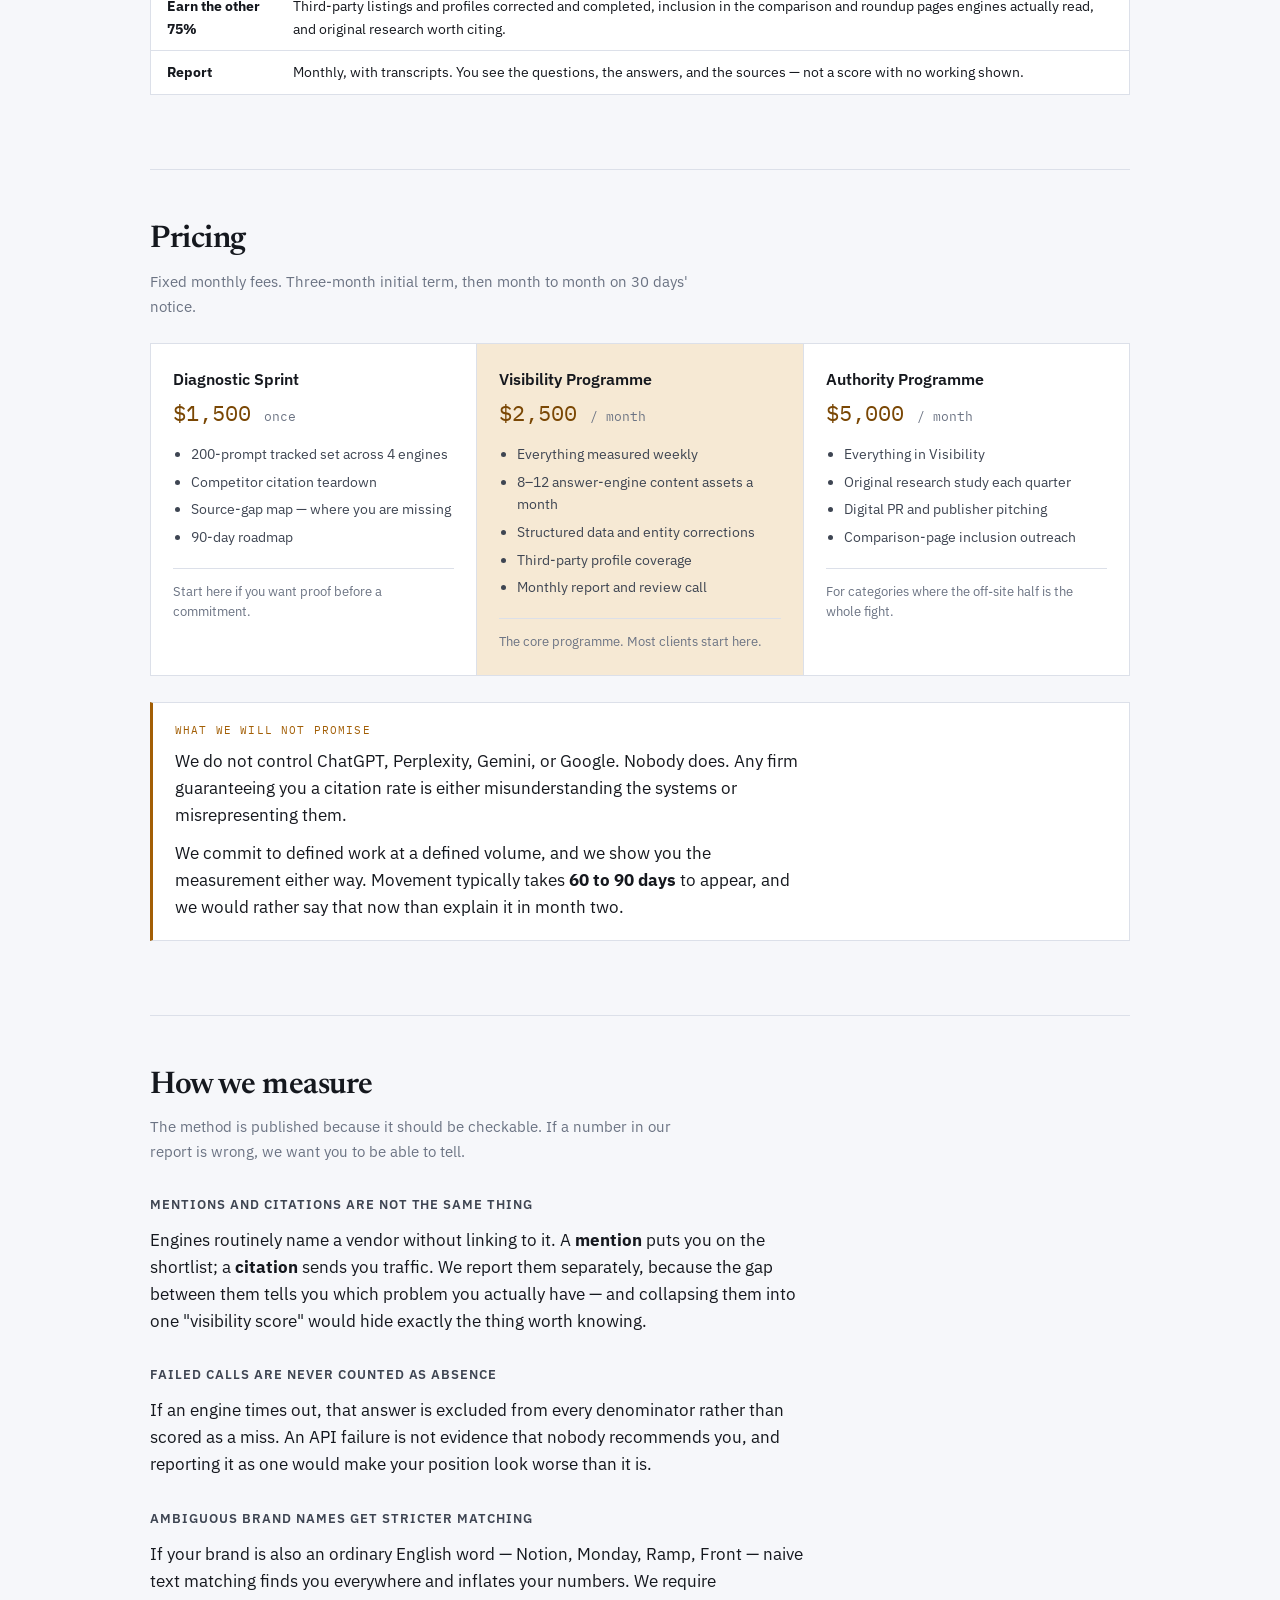
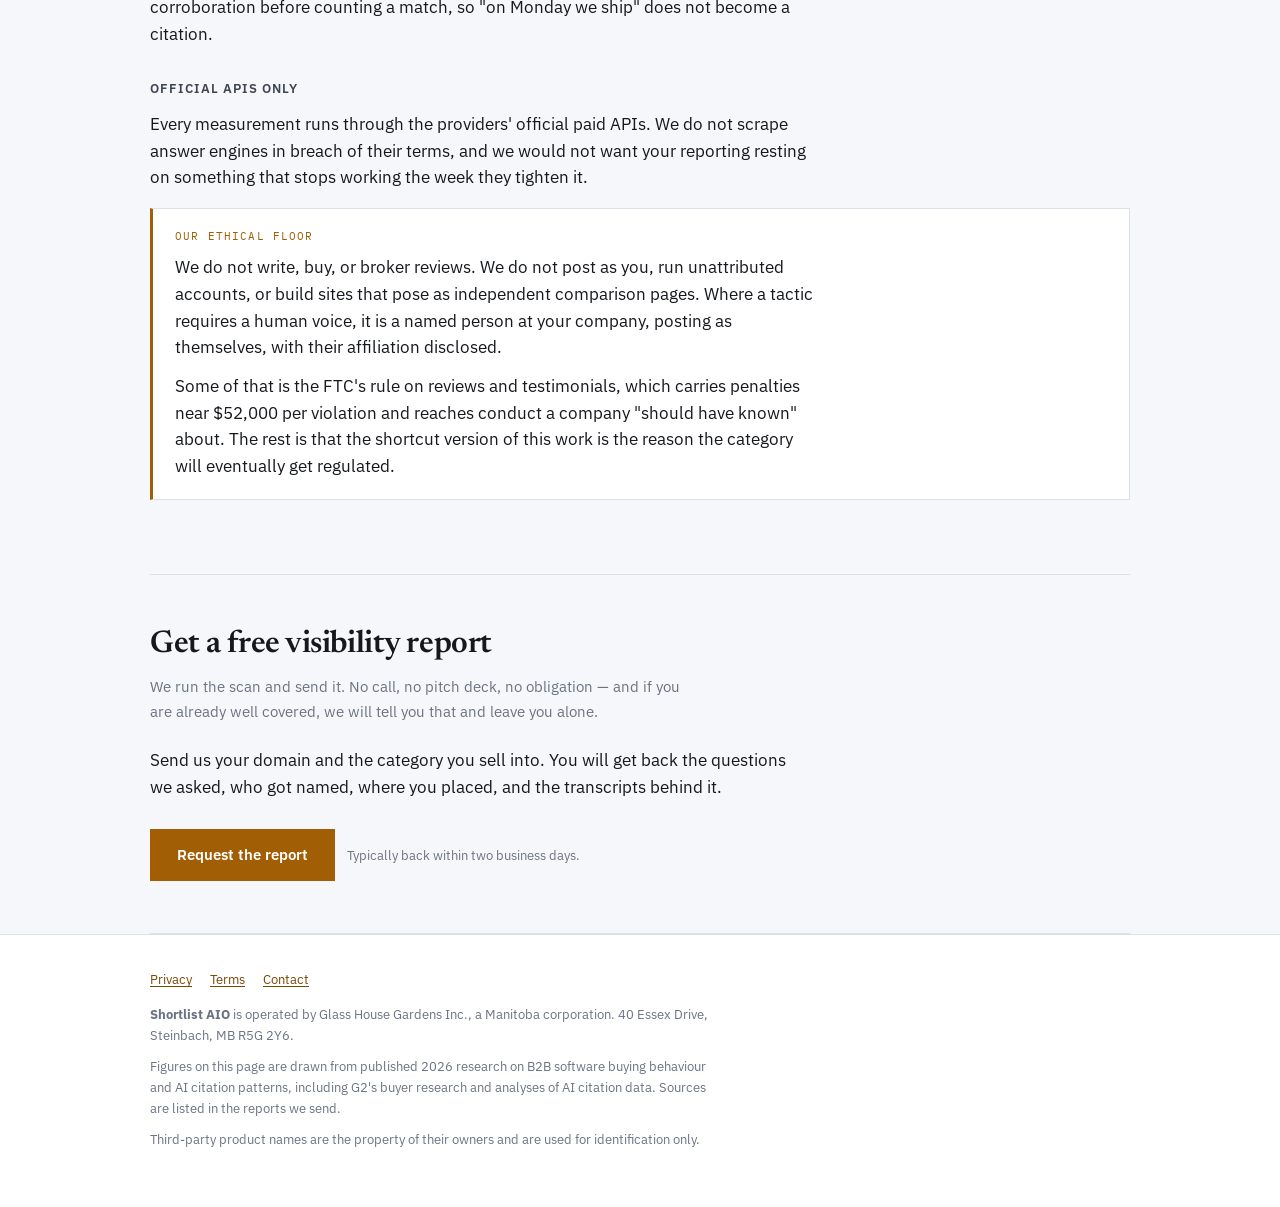
==== commit 8fb92f32: "Fill registered office and effective dates; site build now green Registered office 40 Essex Drive, S" ====
--- a/site/index.html
+++ b/site/index.html
@@ -162,7 +162,7 @@
     <a href="/terms.html">Terms</a>
     <a href="mailto:hello@shortlistaio.com">Contact</a>
   </nav>
-  <p><strong>Shortlist AIO</strong> is operated by Glass House Gardens Inc., a Manitoba corporation. [REGISTERED OFFICE ADDRESS].</p>
+  <p><strong>Shortlist AIO</strong> is operated by Glass House Gardens Inc., a Manitoba corporation. 40 Essex Drive, Steinbach, MB R5G 2Y6.</p>
   <p>Figures on this page are drawn from published 2026 research on B2B software buying behaviour and AI citation patterns, including G2's buyer research and analyses of AI citation data. Sources are listed in the reports we send.</p>
   <p>Third-party product names are the property of their owners and are used for identification only.</p>
 </div></footer>
